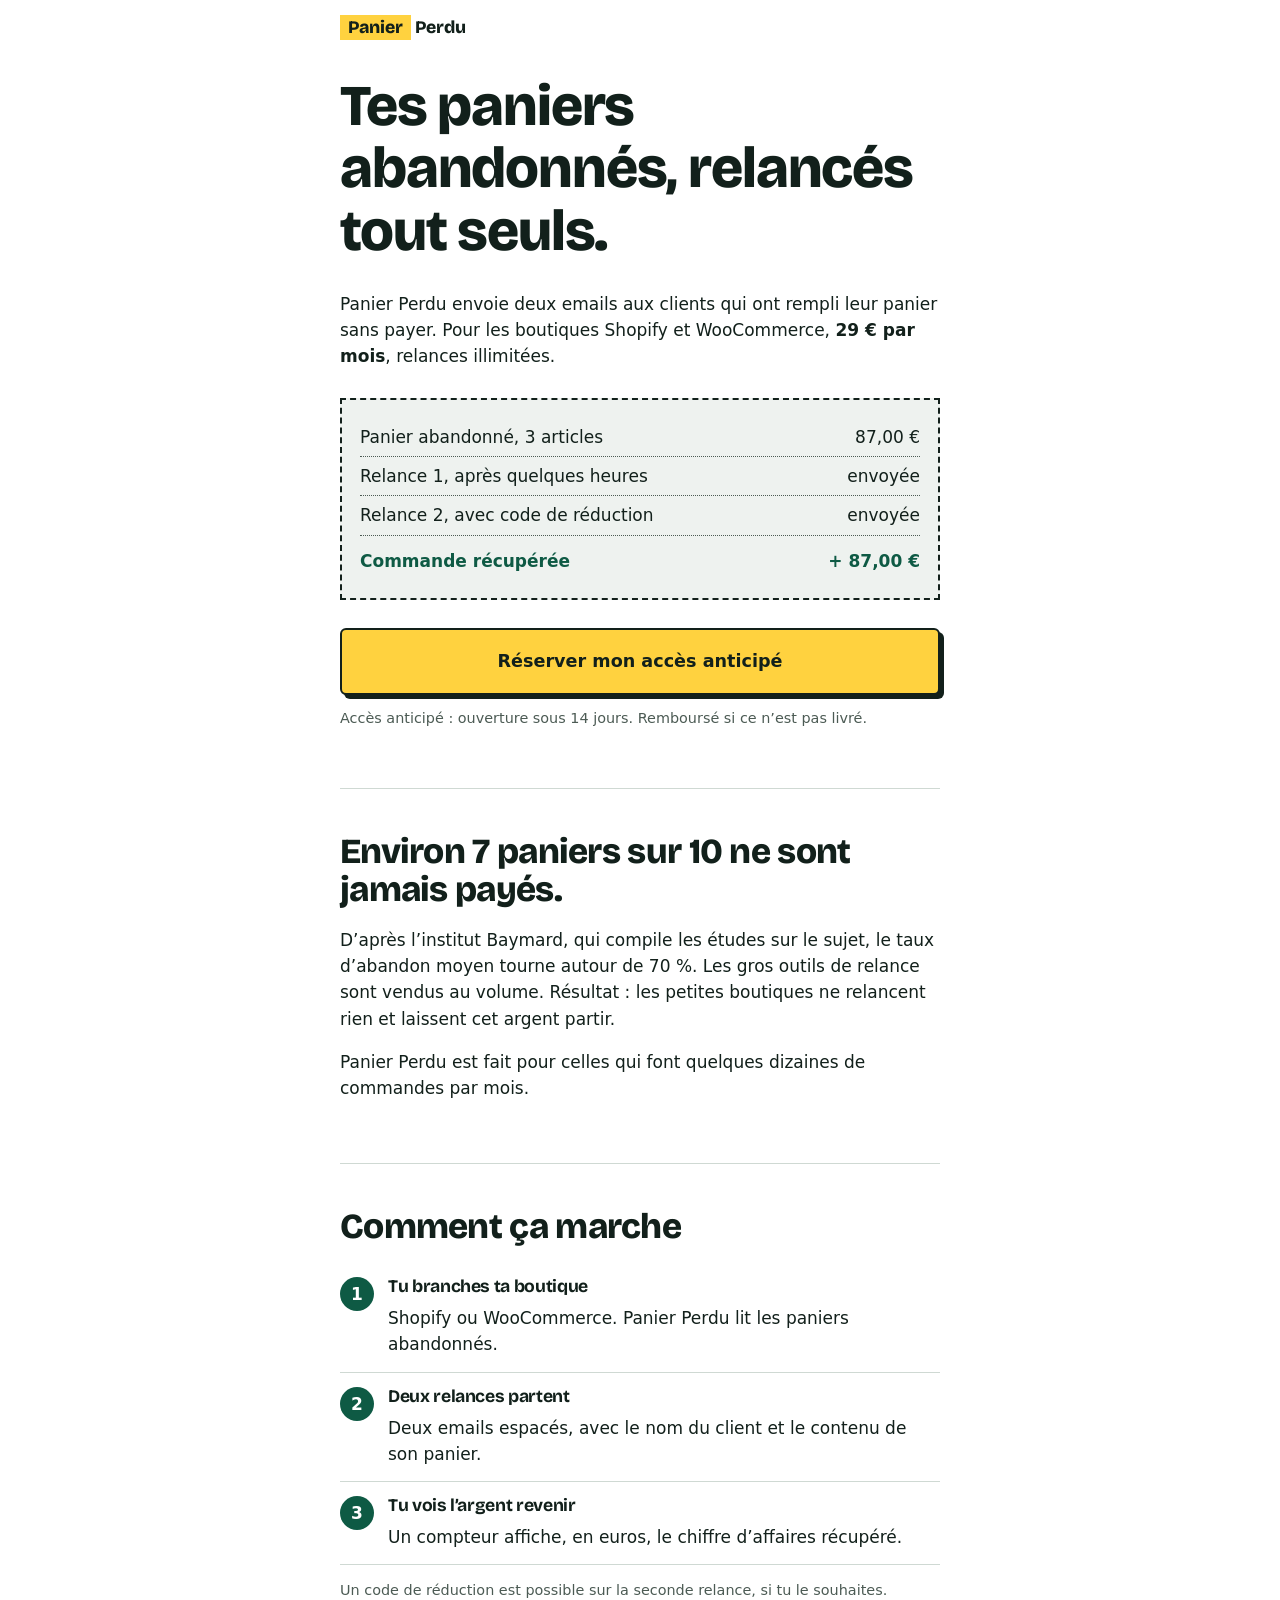
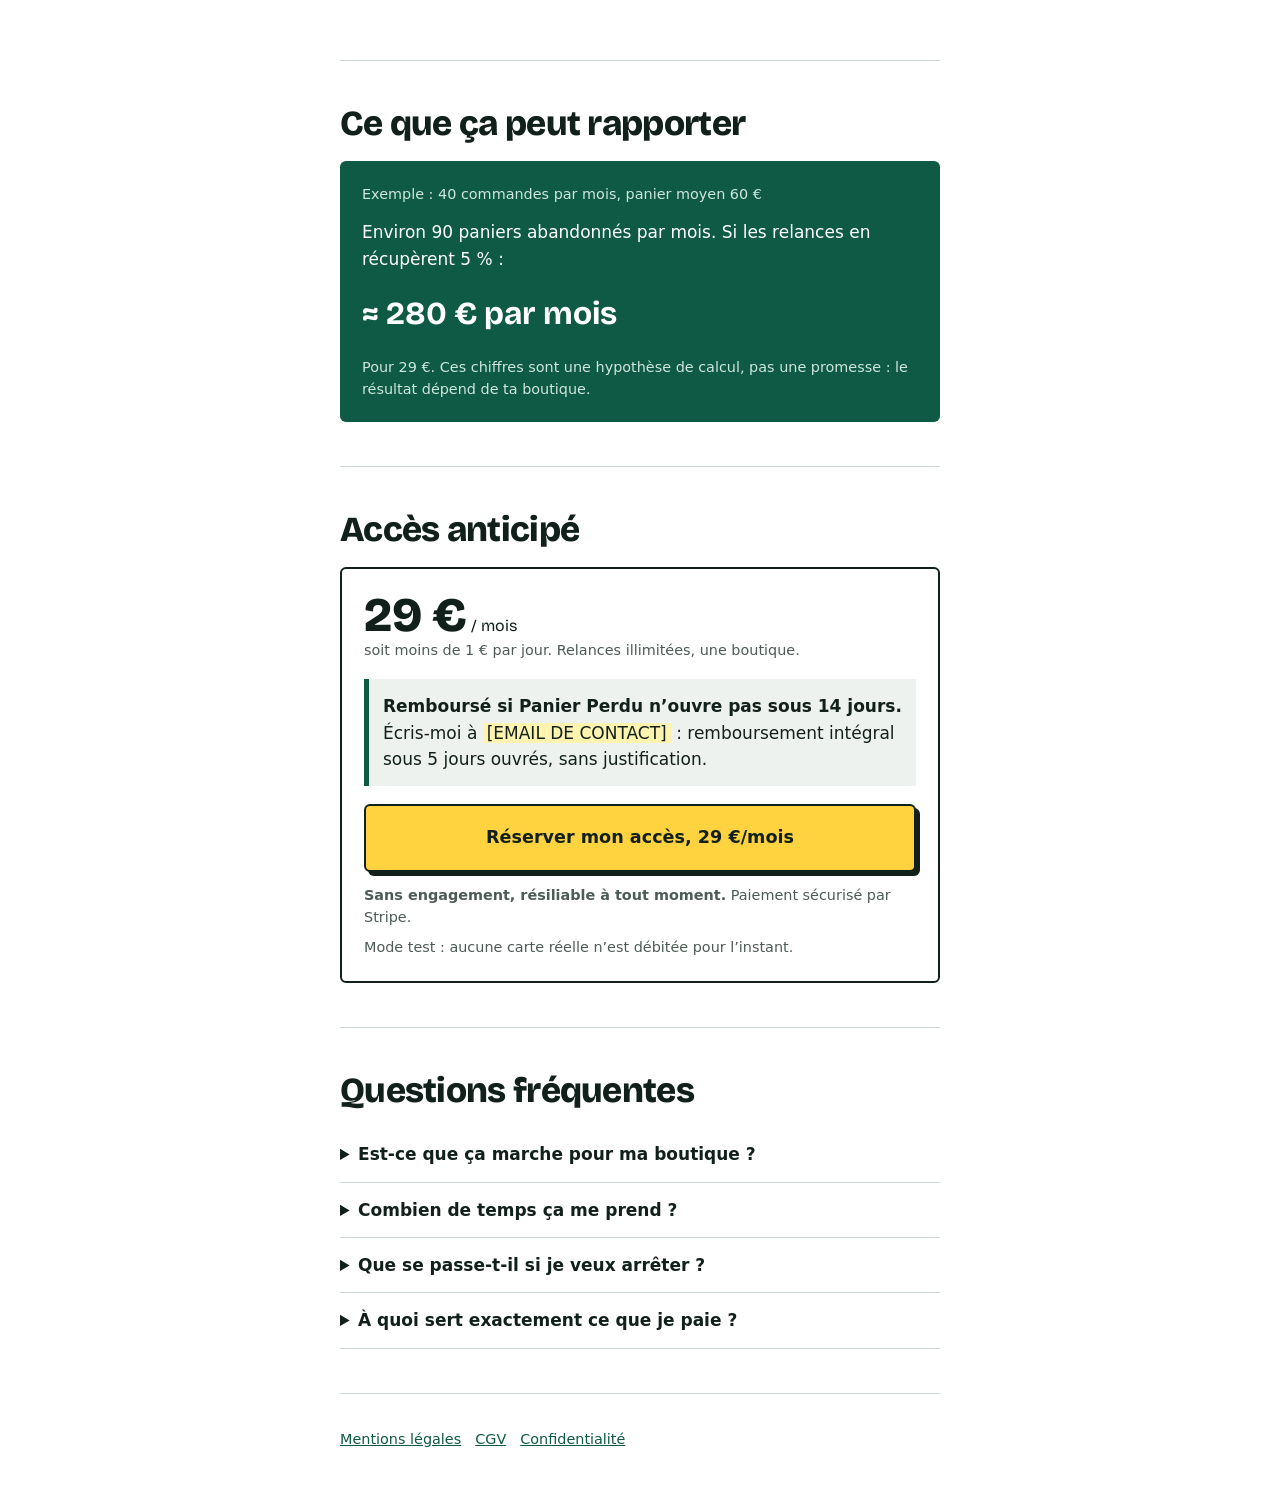
==== index.html @ 54c4f530 "Add files via upload" ====
<!doctype html>
<html lang="fr">
<head>
<meta charset="utf-8">
<meta name="viewport" content="width=device-width,initial-scale=1">
<title>Panier Perdu – Relance tes paniers abandonnés, 29 €/mois</title>
<meta name="description" content="Panier Perdu relance par email les clients qui ont quitté ta boutique Shopify ou WooCommerce sans payer. 29 € par mois, relances illimitées, sans engagement.">
<meta property="og:title" content="Panier Perdu – Tes paniers abandonnés, relancés tout seuls">
<meta property="og:description" content="Deux relances par email, personnalisées, pour 29 €/mois. Accès anticipé, remboursé si non livré.">
<meta property="og:type" content="website">
<meta property="og:locale" content="fr_FR">
<meta name="twitter:card" content="summary">
<link rel="preconnect" href="https://fonts.googleapis.com">
<link rel="preconnect" href="https://fonts.gstatic.com" crossorigin>
<link href="https://fonts.googleapis.com/css2?family=Bricolage+Grotesque:wght@700;800&display=swap" rel="stylesheet">
<link rel="stylesheet" href="style.css">
</head>
<body>
<div class="wrap">
<div class="top"><span>Panier</span> Perdu</div>

<header style="padding:20px 0 44px">
<h1>Tes paniers abandonnés, relancés tout seuls.</h1>
<p>Panier Perdu envoie deux emails aux clients qui ont rempli leur panier sans payer. Pour les boutiques Shopify et WooCommerce, <strong>29 € par mois</strong>, relances illimitées.</p>
<div class="ticket" aria-label="Exemple de panier abandonné">
<p><span>Panier abandonné, 3 articles</span><span>87,00 €</span></p>
<p><span>Relance 1, après quelques heures</span><span>envoyée</span></p>
<p><span>Relance 2, avec code de réduction</span><span>envoyée</span></p>
<p class="ok"><span>Commande récupérée</span><span>+ 87,00 €</span></p>
</div>
<a class="btn" href="#offre">Réserver mon accès anticipé</a>
<p class="small" style="margin-top:12px">Accès anticipé : ouverture sous 14 jours. Remboursé si ce n’est pas livré.</p>
</header>

<section>
<h2>Environ 7 paniers sur 10 ne sont jamais payés.</h2>
<p>D’après l’institut Baymard, qui compile les études sur le sujet, le taux d’abandon moyen tourne autour de 70 %. Les gros outils de relance sont vendus au volume. Résultat : les petites boutiques ne relancent rien et laissent cet argent partir.</p>
<p>Panier Perdu est fait pour celles qui font quelques dizaines de commandes par mois.</p>
</section>

<section>
<h2>Comment ça marche</h2>
<ol class="steps">
<li><h3>Tu branches ta boutique</h3>Shopify ou WooCommerce. Panier Perdu lit les paniers abandonnés.</li>
<li><h3>Deux relances partent</h3>Deux emails espacés, avec le nom du client et le contenu de son panier.</li>
<li><h3>Tu vois l’argent revenir</h3>Un compteur affiche, en euros, le chiffre d’affaires récupéré.</li>
</ol>
<p class="small" style="margin-top:14px">Un code de réduction est possible sur la seconde relance, si tu le souhaites.</p>
</section>

<section>
<h2>Ce que ça peut rapporter</h2>
<div class="calc">
<p class="small">Exemple : 40 commandes par mois, panier moyen 60 €</p>
<p>Environ 90 paniers abandonnés par mois. Si les relances en récupèrent 5 %&nbsp;:</p>
<p><strong>≈ 280 € par mois</strong></p>
<p class="small" style="margin:0">Pour 29 €. Ces chiffres sont une hypothèse de calcul, pas une promesse : le résultat dépend de ta boutique.</p>
</div>
</section>

<section id="offre">
<h2>Accès anticipé</h2>
<div class="offer">
<div class="price">29 €<span style="font-size:1rem;font-weight:400"> / mois</span></div>
<p class="small">soit moins de 1 € par jour. Relances illimitées, une boutique.</p>
<div class="guar"><strong>Remboursé si Panier Perdu n’ouvre pas sous 14 jours.</strong> Écris-moi à <span class="todo">[EMAIL DE CONTACT]</span> : remboursement intégral sous 5 jours ouvrés, sans justification.</div>
<a class="btn" href="https://buy.stripe.com/test_14AbJ3eBs86c1nW4rX9oc00">Réserver mon accès, 29 €/mois</a>
<p class="small" style="margin:12px 0 0"><strong>Sans engagement, résiliable à tout moment.</strong> Paiement sécurisé par Stripe.</p>
<p class="small" style="margin:8px 0 0">Mode test : aucune carte réelle n’est débitée pour l’instant.</p>
</div>
</section>

<section>
<h2>Questions fréquentes</h2>
<details><summary>Est-ce que ça marche pour ma boutique ?</summary><p>Panier Perdu est prévu pour les boutiques Shopify et WooCommerce qui font quelques dizaines de commandes par mois. Si ta boutique est sur une autre plateforme, écris-moi avant de réserver.</p></details>
<details><summary>Combien de temps ça me prend ?</summary><p>Le branchement de ta boutique prend quelques minutes. Ensuite, les relances partent seules.</p></details>
<details><summary>Que se passe-t-il si je veux arrêter ?</summary><p>Tu résilies quand tu veux, sans engagement. L’abonnement s’arrête à la fin de la période déjà payée.</p></details>
<details><summary>À quoi sert exactement ce que je paie ?</summary><p>Tu réserves ton accès à Panier Perdu pendant son lancement : lecture des paniers abandonnés, deux relances par email, code de réduction facultatif et compteur de chiffre d’affaires récupéré. Si l’ouverture n’a pas lieu sous 14 jours, tu es remboursé.</p></details>
</section>

<footer>
<a href="mentions-legales.html">Mentions légales</a><a href="cgv.html">CGV</a><a href="confidentialite.html">Confidentialité</a>
</footer>
</div>
</body>
</html>
---- style.css ----
:root{--ink:#12201B;--green:#0E5A44;--sun:#FFD23F;--mist:#EEF2EF;--line:#CFD9D3;--muted:#4C5B54}
*{box-sizing:border-box}html{-webkit-text-size-adjust:100%}
body{margin:0;font:17px/1.55 system-ui,-apple-system,"Segoe UI",Roboto,sans-serif;color:var(--ink);background:#fff}
h1,h2,h3{font-family:"Bricolage Grotesque",system-ui,sans-serif;line-height:1.08;margin:0 0 .5em;letter-spacing:-.02em}
h1{font-size:clamp(2.2rem,9vw,3.6rem);font-weight:800}
h2{font-size:clamp(1.6rem,6vw,2.2rem);font-weight:800}
h3{font-size:1.1rem;font-weight:700}
p{margin:0 0 1em}a{color:var(--green)}
.wrap{max-width:640px;margin:0 auto;padding:0 20px}
section{padding:44px 0;border-top:1px solid var(--line)}
.top{padding:14px 0;font-weight:800;font-family:"Bricolage Grotesque",system-ui,sans-serif;font-size:1.1rem}
.top span{background:var(--sun);padding:2px 8px}
.btn{display:block;width:100%;text-align:center;background:var(--sun);color:var(--ink);font-weight:800;font-size:1.1rem;text-decoration:none;padding:18px 20px;border:2px solid var(--ink);border-radius:6px;box-shadow:4px 4px 0 var(--ink)}
.btn:active{transform:translate(3px,3px);box-shadow:1px 1px 0 var(--ink)}
.btn:focus-visible,summary:focus-visible,a:focus-visible{outline:3px solid var(--green);outline-offset:3px}
.small{font-size:.9rem;color:var(--muted)}
.ticket{border:2px dashed var(--ink);padding:18px;background:var(--mist);margin:28px 0}
.ticket p{margin:0;display:flex;justify-content:space-between;gap:12px;border-bottom:1px dotted var(--muted);padding:6px 0}
.ticket .ok{color:var(--green);font-weight:800;border:0;padding-top:12px}
.steps{list-style:none;padding:0;margin:0}
.steps li{padding:14px 0 14px 48px;position:relative;border-bottom:1px solid var(--line)}
.steps li::before{content:counter(s);counter-increment:s;position:absolute;left:0;top:14px;width:34px;height:34px;border-radius:50%;background:var(--green);color:#fff;font-weight:800;text-align:center;line-height:34px}
.steps{counter-reset:s}
.calc{background:var(--green);color:#fff;padding:22px;border-radius:6px}
.calc strong{font-size:2rem;font-family:"Bricolage Grotesque",system-ui,sans-serif}
.calc .small{color:#CFE6DC}
.offer{border:2px solid var(--ink);padding:22px;border-radius:6px}
.price{font-family:"Bricolage Grotesque",system-ui,sans-serif;font-size:3rem;font-weight:800;line-height:1}
.guar{background:var(--mist);padding:14px;border-left:5px solid var(--green);margin:18px 0}
details{border-bottom:1px solid var(--line);padding:14px 0}
summary{font-weight:700;cursor:pointer}
details p{margin:10px 0 0}
footer{padding:28px 0 40px;border-top:1px solid var(--line);font-size:.9rem}
footer a{margin-right:14px;display:inline-block;padding:6px 0}
.todo{background:#FFF3B0;padding:0 4px}
.legal h1{font-size:2rem}.legal h2{font-size:1.3rem;margin-top:1.6em}
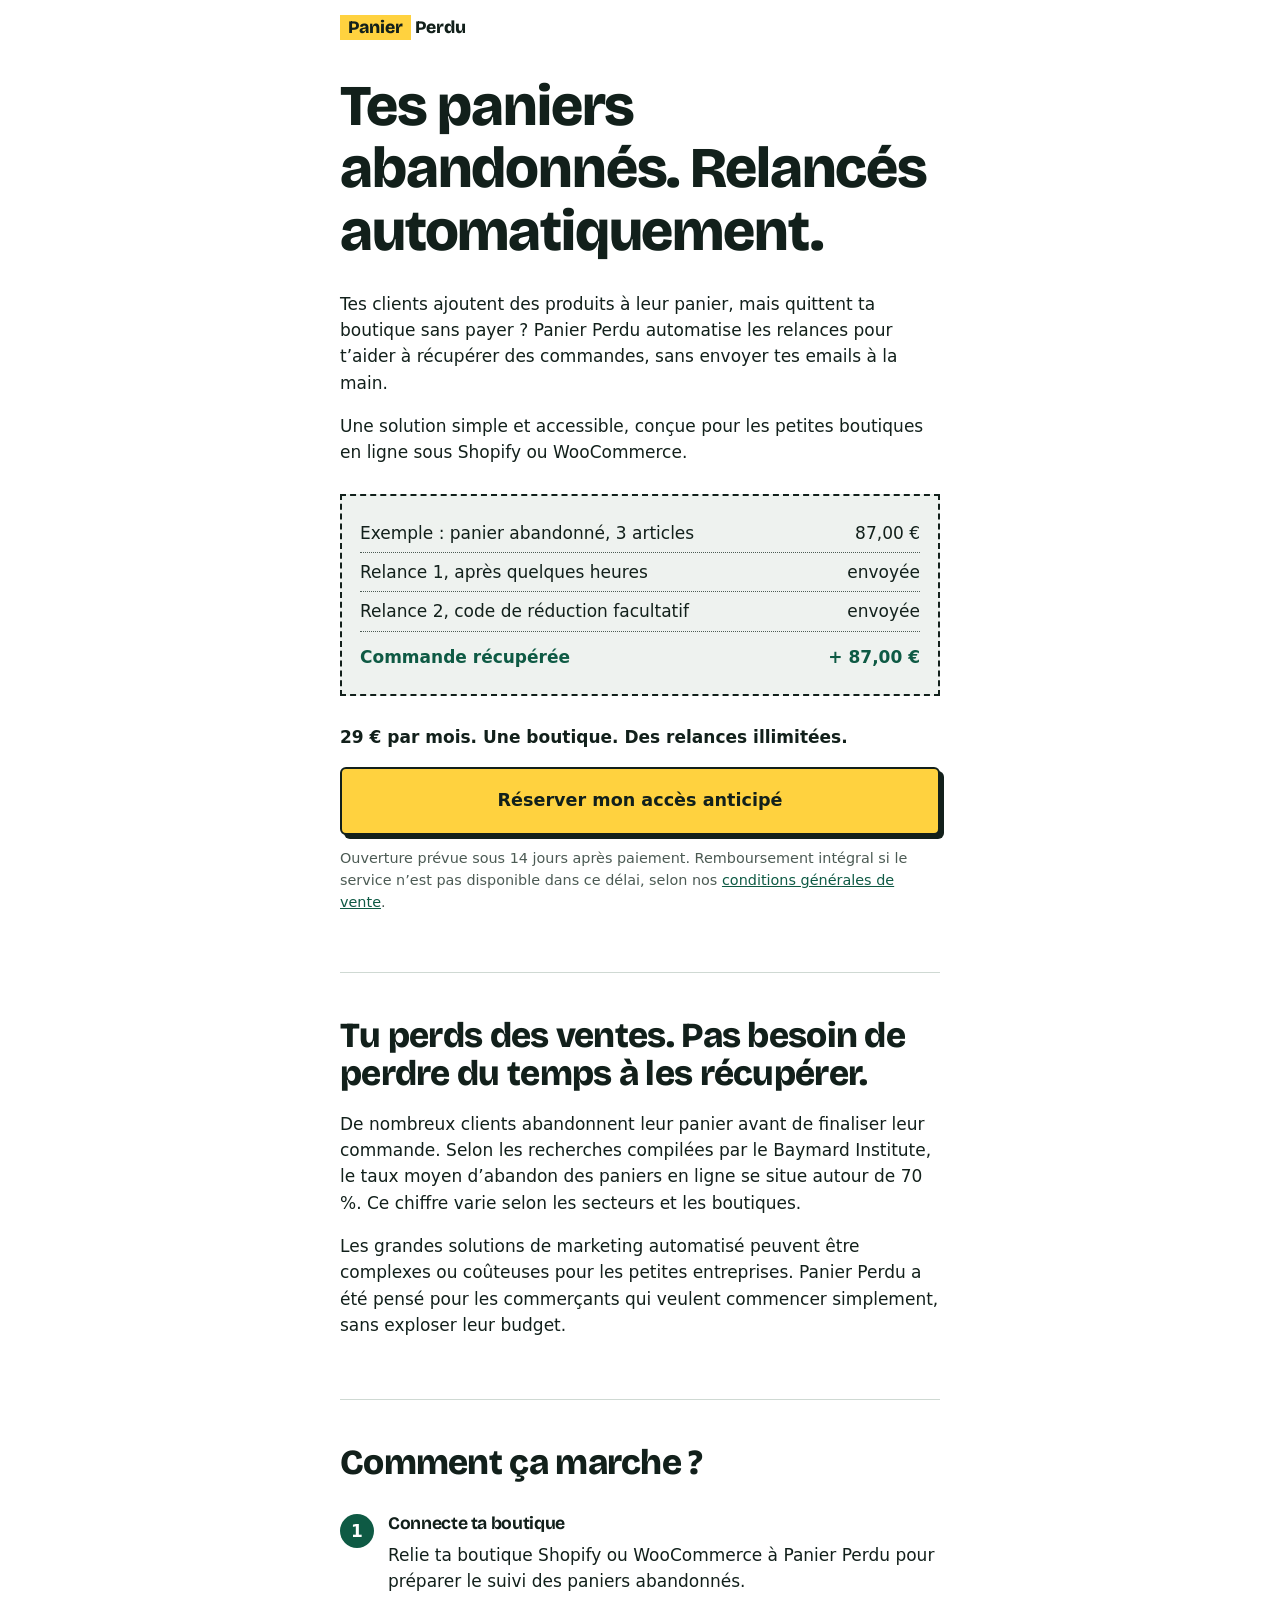
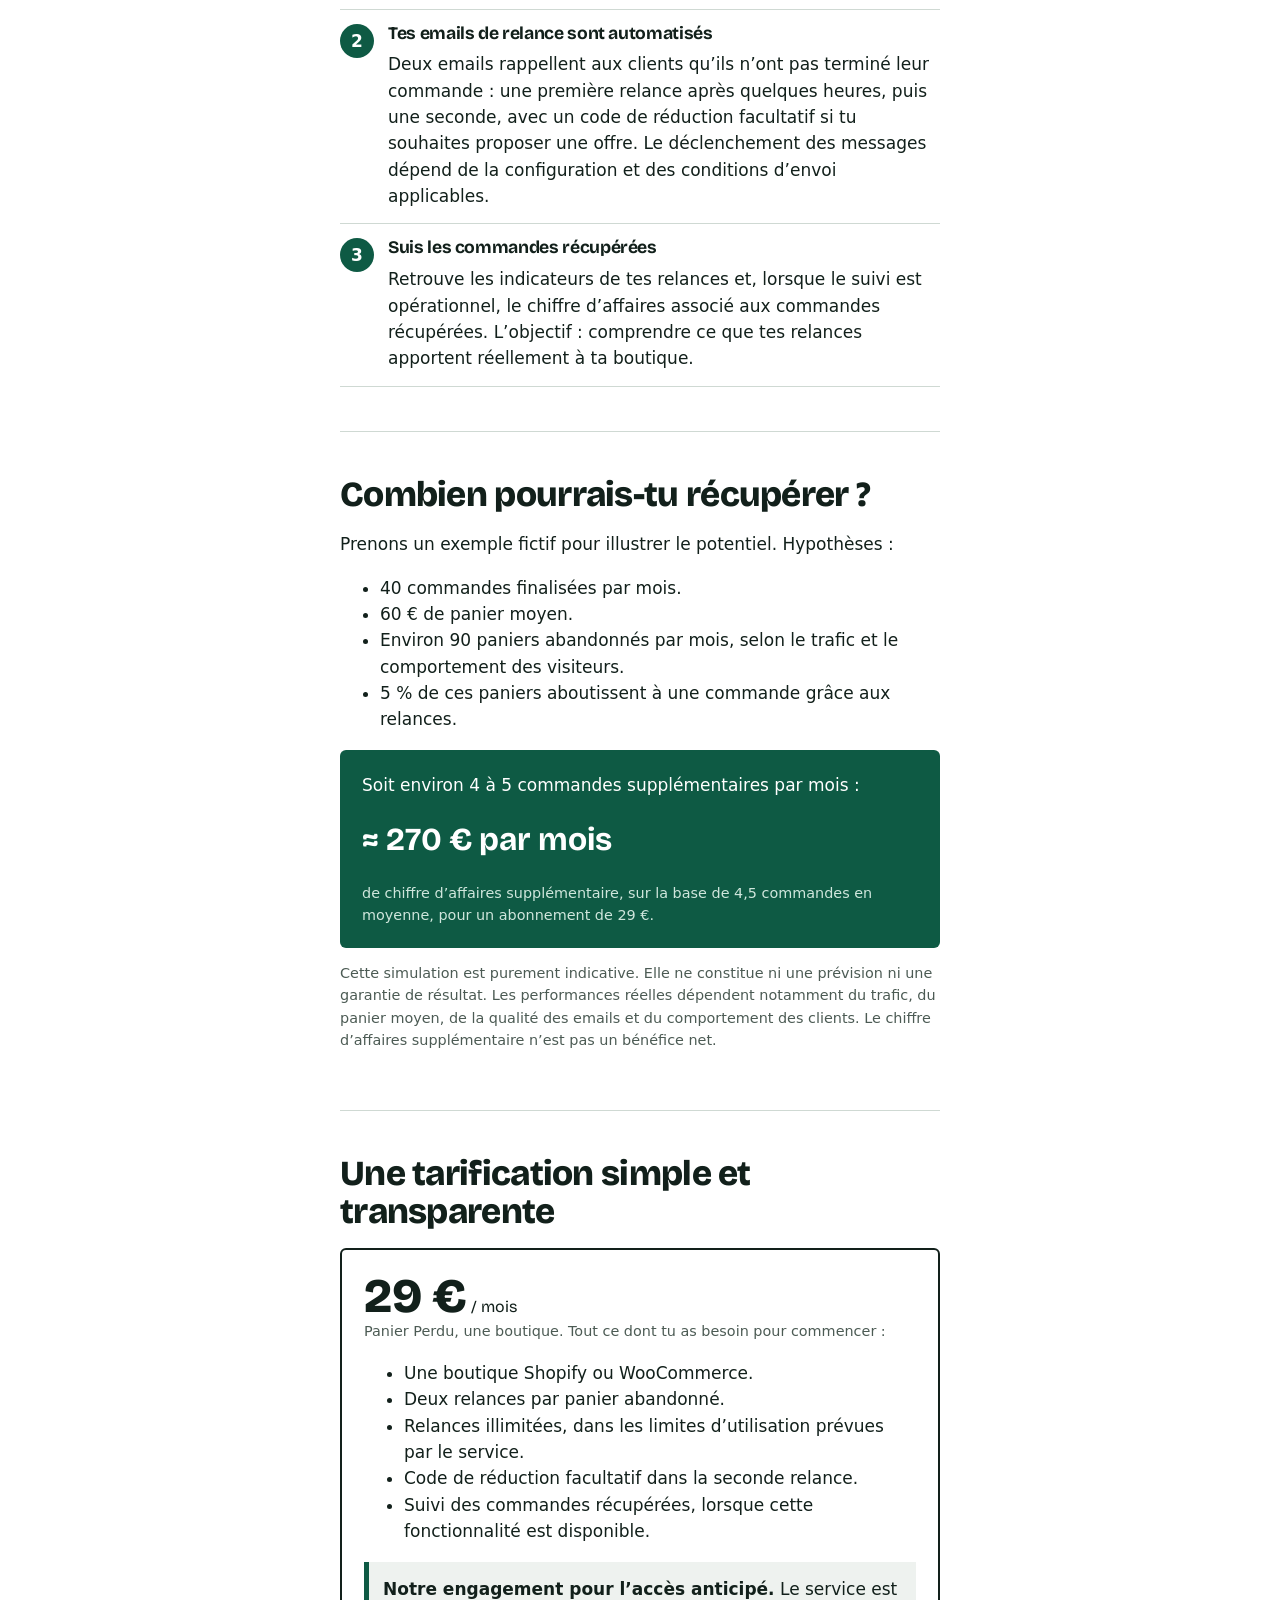
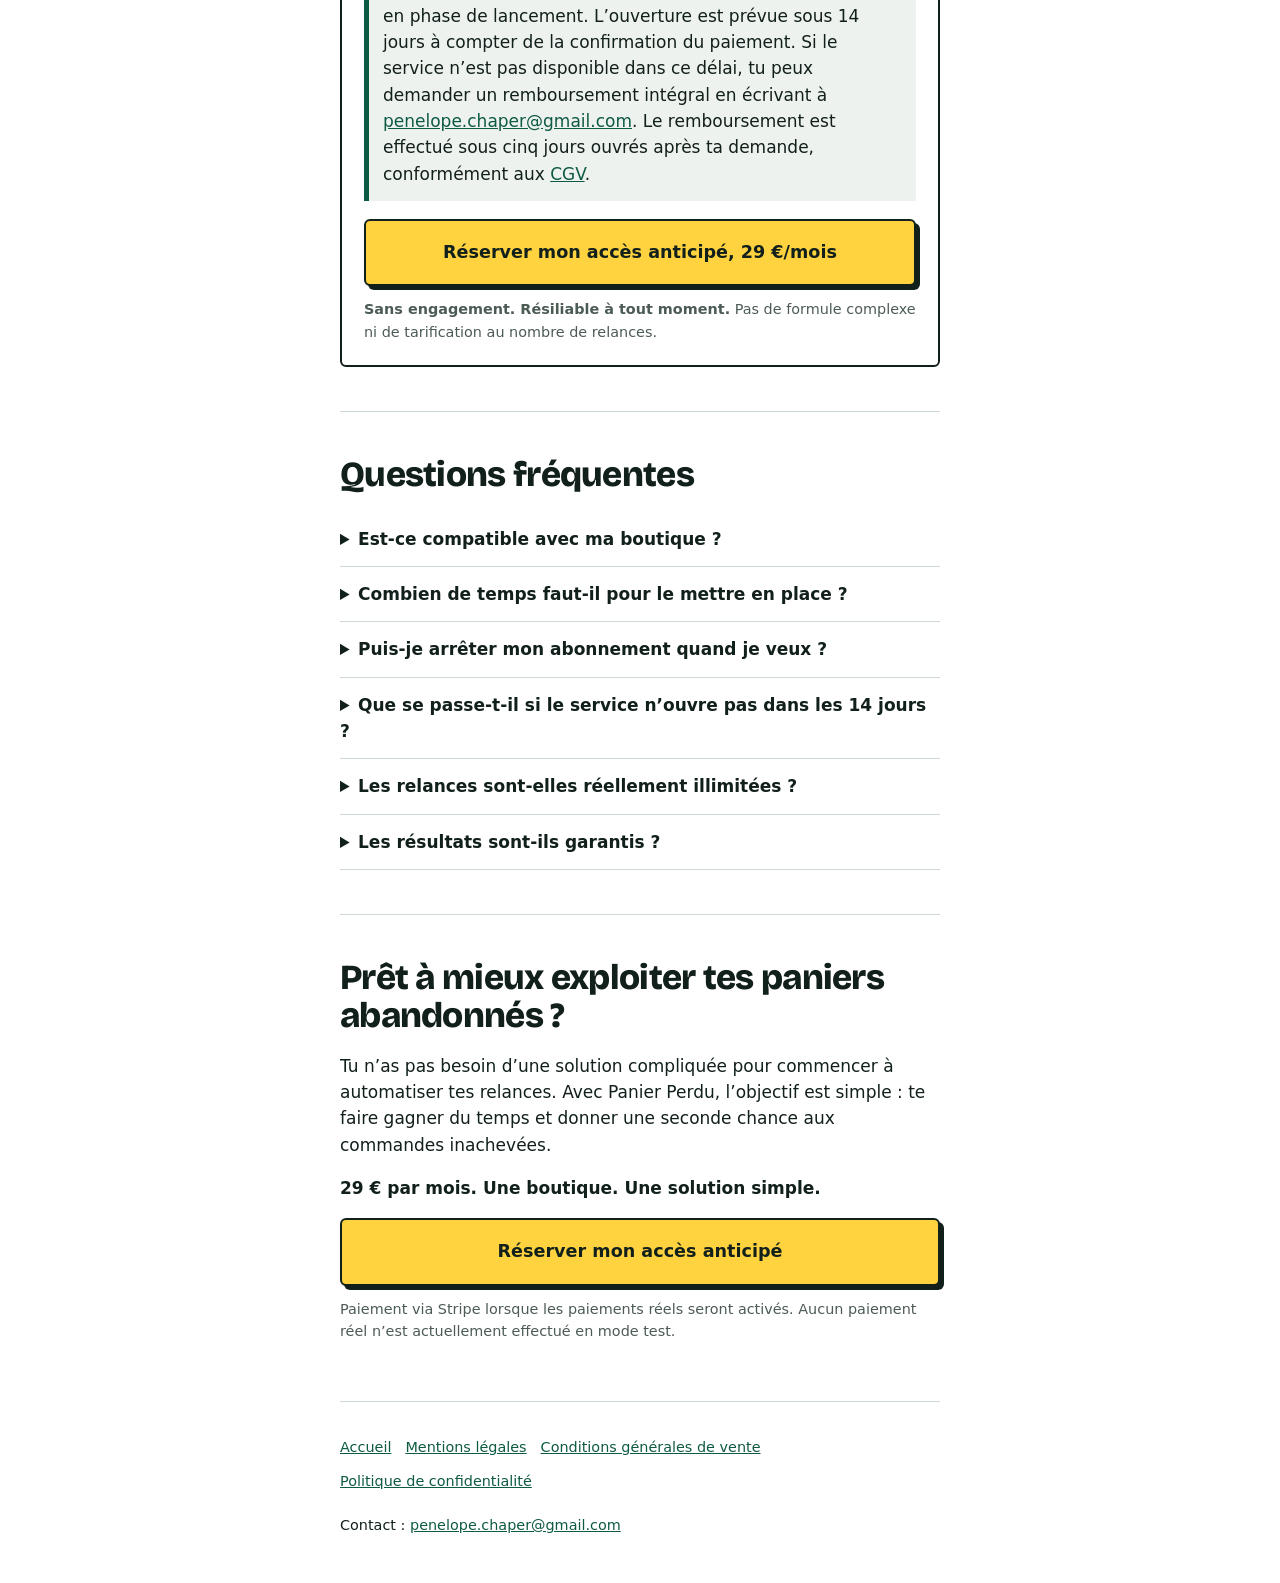
==== commit 3ba31316: "Rename index.html. to index.html" ====
--- a/index.html
+++ b/index.html
@@ -3,10 +3,10 @@
 <head>
 <meta charset="utf-8">
 <meta name="viewport" content="width=device-width,initial-scale=1">
-<title>Panier Perdu – Relance tes paniers abandonnés, 29 €/mois</title>
-<meta name="description" content="Panier Perdu relance par email les clients qui ont quitté ta boutique Shopify ou WooCommerce sans payer. 29 € par mois, relances illimitées, sans engagement.">
-<meta property="og:title" content="Panier Perdu – Tes paniers abandonnés, relancés tout seuls">
-<meta property="og:description" content="Deux relances par email, personnalisées, pour 29 €/mois. Accès anticipé, remboursé si non livré.">
+<title>Panier Perdu – Tes paniers abandonnés, relancés automatiquement</title>
+<meta name="description" content="Panier Perdu relance par email les clients qui ont quitté ta boutique Shopify ou WooCommerce sans payer. 29 € par mois, une boutique, relances illimitées.">
+<meta property="og:title" content="Panier Perdu – Tes paniers abandonnés, relancés automatiquement">
+<meta property="og:description" content="Deux relances par email pour 29 €/mois. Accès anticipé, remboursement intégral si le service n’ouvre pas sous 14 jours.">
 <meta property="og:type" content="website">
 <meta property="og:locale" content="fr_FR">
 <meta name="twitter:card" content="summary">
@@ -20,66 +20,91 @@
 <div class="top"><span>Panier</span> Perdu</div>
 
 <header style="padding:20px 0 44px">
-<h1>Tes paniers abandonnés, relancés tout seuls.</h1>
-<p>Panier Perdu envoie deux emails aux clients qui ont rempli leur panier sans payer. Pour les boutiques Shopify et WooCommerce, <strong>29 € par mois</strong>, relances illimitées.</p>
-<div class="ticket" aria-label="Exemple de panier abandonné">
-<p><span>Panier abandonné, 3 articles</span><span>87,00 €</span></p>
+<h1>Tes paniers abandonnés. Relancés automatiquement.</h1>
+<p>Tes clients ajoutent des produits à leur panier, mais quittent ta boutique sans payer ? Panier Perdu automatise les relances pour t’aider à récupérer des commandes, sans envoyer tes emails à la main.</p>
+<p>Une solution simple et accessible, conçue pour les petites boutiques en ligne sous Shopify ou WooCommerce.</p>
+<div class="ticket" aria-label="Exemple illustratif">
+<p><span>Exemple : panier abandonné, 3 articles</span><span>87,00 €</span></p>
 <p><span>Relance 1, après quelques heures</span><span>envoyée</span></p>
-<p><span>Relance 2, avec code de réduction</span><span>envoyée</span></p>
+<p><span>Relance 2, code de réduction facultatif</span><span>envoyée</span></p>
 <p class="ok"><span>Commande récupérée</span><span>+ 87,00 €</span></p>
 </div>
+<p><strong>29 € par mois. Une boutique. Des relances illimitées.</strong></p>
 <a class="btn" href="#offre">Réserver mon accès anticipé</a>
-<p class="small" style="margin-top:12px">Accès anticipé : ouverture sous 14 jours. Remboursé si ce n’est pas livré.</p>
+<p class="small" style="margin-top:12px">Ouverture prévue sous 14 jours après paiement. Remboursement intégral si le service n’est pas disponible dans ce délai, selon nos <a href="cgv.html">conditions générales de vente</a>.</p>
 </header>
 
 <section>
-<h2>Environ 7 paniers sur 10 ne sont jamais payés.</h2>
-<p>D’après l’institut Baymard, qui compile les études sur le sujet, le taux d’abandon moyen tourne autour de 70 %. Les gros outils de relance sont vendus au volume. Résultat : les petites boutiques ne relancent rien et laissent cet argent partir.</p>
-<p>Panier Perdu est fait pour celles qui font quelques dizaines de commandes par mois.</p>
+<h2>Tu perds des ventes. Pas besoin de perdre du temps à les récupérer.</h2>
+<p>De nombreux clients abandonnent leur panier avant de finaliser leur commande. Selon les recherches compilées par le Baymard Institute, le taux moyen d’abandon des paniers en ligne se situe autour de 70 %. Ce chiffre varie selon les secteurs et les boutiques.</p>
+<p>Les grandes solutions de marketing automatisé peuvent être complexes ou coûteuses pour les petites entreprises. Panier Perdu a été pensé pour les commerçants qui veulent commencer simplement, sans exploser leur budget.</p>
 </section>
 
 <section>
-<h2>Comment ça marche</h2>
+<h2>Comment ça marche ?</h2>
 <ol class="steps">
-<li><h3>Tu branches ta boutique</h3>Shopify ou WooCommerce. Panier Perdu lit les paniers abandonnés.</li>
-<li><h3>Deux relances partent</h3>Deux emails espacés, avec le nom du client et le contenu de son panier.</li>
-<li><h3>Tu vois l’argent revenir</h3>Un compteur affiche, en euros, le chiffre d’affaires récupéré.</li>
+<li><h3>Connecte ta boutique</h3>Relie ta boutique Shopify ou WooCommerce à Panier Perdu pour préparer le suivi des paniers abandonnés.</li>
+<li><h3>Tes emails de relance sont automatisés</h3>Deux emails rappellent aux clients qu’ils n’ont pas terminé leur commande : une première relance après quelques heures, puis une seconde, avec un code de réduction facultatif si tu souhaites proposer une offre. Le déclenchement des messages dépend de la configuration et des conditions d’envoi applicables.</li>
+<li><h3>Suis les commandes récupérées</h3>Retrouve les indicateurs de tes relances et, lorsque le suivi est opérationnel, le chiffre d’affaires associé aux commandes récupérées. L’objectif : comprendre ce que tes relances apportent réellement à ta boutique.</li>
 </ol>
-<p class="small" style="margin-top:14px">Un code de réduction est possible sur la seconde relance, si tu le souhaites.</p>
 </section>
 
 <section>
-<h2>Ce que ça peut rapporter</h2>
+<h2>Combien pourrais-tu récupérer ?</h2>
+<p>Prenons un exemple fictif pour illustrer le potentiel. Hypothèses :</p>
+<ul>
+<li>40 commandes finalisées par mois.</li>
+<li>60 € de panier moyen.</li>
+<li>Environ 90 paniers abandonnés par mois, selon le trafic et le comportement des visiteurs.</li>
+<li>5 % de ces paniers aboutissent à une commande grâce aux relances.</li>
+</ul>
 <div class="calc">
-<p class="small">Exemple : 40 commandes par mois, panier moyen 60 €</p>
-<p>Environ 90 paniers abandonnés par mois. Si les relances en récupèrent 5 %&nbsp;:</p>
-<p><strong>≈ 280 € par mois</strong></p>
-<p class="small" style="margin:0">Pour 29 €. Ces chiffres sont une hypothèse de calcul, pas une promesse : le résultat dépend de ta boutique.</p>
+<p>Soit environ 4 à 5 commandes supplémentaires par mois :</p>
+<p><strong>≈ 270 € par mois</strong></p>
+<p class="small" style="margin:0">de chiffre d’affaires supplémentaire, sur la base de 4,5 commandes en moyenne, pour un abonnement de 29 €.</p>
 </div>
+<p class="small" style="margin-top:14px">Cette simulation est purement indicative. Elle ne constitue ni une prévision ni une garantie de résultat. Les performances réelles dépendent notamment du trafic, du panier moyen, de la qualité des emails et du comportement des clients. Le chiffre d’affaires supplémentaire n’est pas un bénéfice net.</p>
 </section>
 
 <section id="offre">
-<h2>Accès anticipé</h2>
+<h2>Une tarification simple et transparente</h2>
 <div class="offer">
 <div class="price">29 €<span style="font-size:1rem;font-weight:400"> / mois</span></div>
-<p class="small">soit moins de 1 € par jour. Relances illimitées, une boutique.</p>
-<div class="guar"><strong>Remboursé si Panier Perdu n’ouvre pas sous 14 jours.</strong> Écris-moi à <span class="todo">[EMAIL DE CONTACT]</span> : remboursement intégral sous 5 jours ouvrés, sans justification.</div>
-<a class="btn" href="https://buy.stripe.com/test_14AbJ3eBs86c1nW4rX9oc00">Réserver mon accès, 29 €/mois</a>
-<p class="small" style="margin:12px 0 0"><strong>Sans engagement, résiliable à tout moment.</strong> Paiement sécurisé par Stripe.</p>
-<p class="small" style="margin:8px 0 0">Mode test : aucune carte réelle n’est débitée pour l’instant.</p>
+<p class="small">Panier Perdu, une boutique. Tout ce dont tu as besoin pour commencer :</p>
+<ul>
+<li>Une boutique Shopify ou WooCommerce.</li>
+<li>Deux relances par panier abandonné.</li>
+<li>Relances illimitées, dans les limites d’utilisation prévues par le service.</li>
+<li>Code de réduction facultatif dans la seconde relance.</li>
+<li>Suivi des commandes récupérées, lorsque cette fonctionnalité est disponible.</li>
+</ul>
+<div class="guar"><strong>Notre engagement pour l’accès anticipé.</strong> Le service est en phase de lancement. L’ouverture est prévue sous 14 jours à compter de la confirmation du paiement. Si le service n’est pas disponible dans ce délai, tu peux demander un remboursement intégral en écrivant à <a href="mailto:penelope.chaper@gmail.com">penelope.chaper@gmail.com</a>. Le remboursement est effectué sous cinq jours ouvrés après ta demande, conformément aux <a href="cgv.html">CGV</a>.</div>
+<a class="btn" href="https://buy.stripe.com/test_14AbJ3eBs86c1nW4rX9oc00">Réserver mon accès anticipé, 29 €/mois</a>
+<p class="small" style="margin:12px 0 0"><strong>Sans engagement. Résiliable à tout moment.</strong> Pas de formule complexe ni de tarification au nombre de relances.</p>
 </div>
 </section>
 
 <section>
 <h2>Questions fréquentes</h2>
-<details><summary>Est-ce que ça marche pour ma boutique ?</summary><p>Panier Perdu est prévu pour les boutiques Shopify et WooCommerce qui font quelques dizaines de commandes par mois. Si ta boutique est sur une autre plateforme, écris-moi avant de réserver.</p></details>
-<details><summary>Combien de temps ça me prend ?</summary><p>Le branchement de ta boutique prend quelques minutes. Ensuite, les relances partent seules.</p></details>
-<details><summary>Que se passe-t-il si je veux arrêter ?</summary><p>Tu résilies quand tu veux, sans engagement. L’abonnement s’arrête à la fin de la période déjà payée.</p></details>
-<details><summary>À quoi sert exactement ce que je paie ?</summary><p>Tu réserves ton accès à Panier Perdu pendant son lancement : lecture des paniers abandonnés, deux relances par email, code de réduction facultatif et compteur de chiffre d’affaires récupéré. Si l’ouverture n’a pas lieu sous 14 jours, tu es remboursé.</p></details>
+<details><summary>Est-ce compatible avec ma boutique ?</summary><p>Panier Perdu est conçu pour les boutiques Shopify et WooCommerce. La compatibilité effective dépend de la version de ta boutique, de sa configuration et des intégrations disponibles au lancement.</p></details>
+<details><summary>Combien de temps faut-il pour le mettre en place ?</summary><p>L’objectif est de rendre la configuration aussi simple que possible. Le temps nécessaire dépend notamment de la connexion de ta boutique et des réglages de tes emails.</p></details>
+<details><summary>Puis-je arrêter mon abonnement quand je veux ?</summary><p>Oui. L’abonnement est sans engagement et peut être résilié à tout moment par email à <a href="mailto:penelope.chaper@gmail.com">penelope.chaper@gmail.com</a>. La résiliation prend effet à la fin de la période mensuelle déjà payée, selon les CGV.</p></details>
+<details><summary>Que se passe-t-il si le service n’ouvre pas dans les 14 jours ?</summary><p>Tu peux demander le remboursement intégral du paiement anticipé. Le remboursement est effectué sous cinq jours ouvrés après ta demande.</p></details>
+<details><summary>Les relances sont-elles réellement illimitées ?</summary><p>Le forfait prévoit des relances illimitées pour une boutique, dans les limites techniques du service et sous réserve du respect des règles applicables aux communications électroniques.</p></details>
+<details><summary>Les résultats sont-ils garantis ?</summary><p>Non. Panier Perdu vise à aider les commerçants à récupérer des commandes, mais aucun nombre de ventes ni montant de chiffre d’affaires n’est garanti.</p></details>
+</section>
+
+<section>
+<h2>Prêt à mieux exploiter tes paniers abandonnés ?</h2>
+<p>Tu n’as pas besoin d’une solution compliquée pour commencer à automatiser tes relances. Avec Panier Perdu, l’objectif est simple : te faire gagner du temps et donner une seconde chance aux commandes inachevées.</p>
+<p><strong>29 € par mois. Une boutique. Une solution simple.</strong></p>
+<a class="btn" href="https://buy.stripe.com/test_14AbJ3eBs86c1nW4rX9oc00">Réserver mon accès anticipé</a>
+<p class="small" style="margin-top:12px">Paiement via Stripe lorsque les paiements réels seront activés. Aucun paiement réel n’est actuellement effectué en mode test.</p>
 </section>
 
 <footer>
-<a href="mentions-legales.html">Mentions légales</a><a href="cgv.html">CGV</a><a href="confidentialite.html">Confidentialité</a>
+<a href="/">Accueil</a><a href="mentions-legales.html">Mentions légales</a><a href="cgv.html">Conditions générales de vente</a><a href="confidentialite.html">Politique de confidentialité</a>
+<p style="margin:10px 0 0">Contact : <a href="mailto:penelope.chaper@gmail.com">penelope.chaper@gmail.com</a></p>
 </footer>
 </div>
 </body>
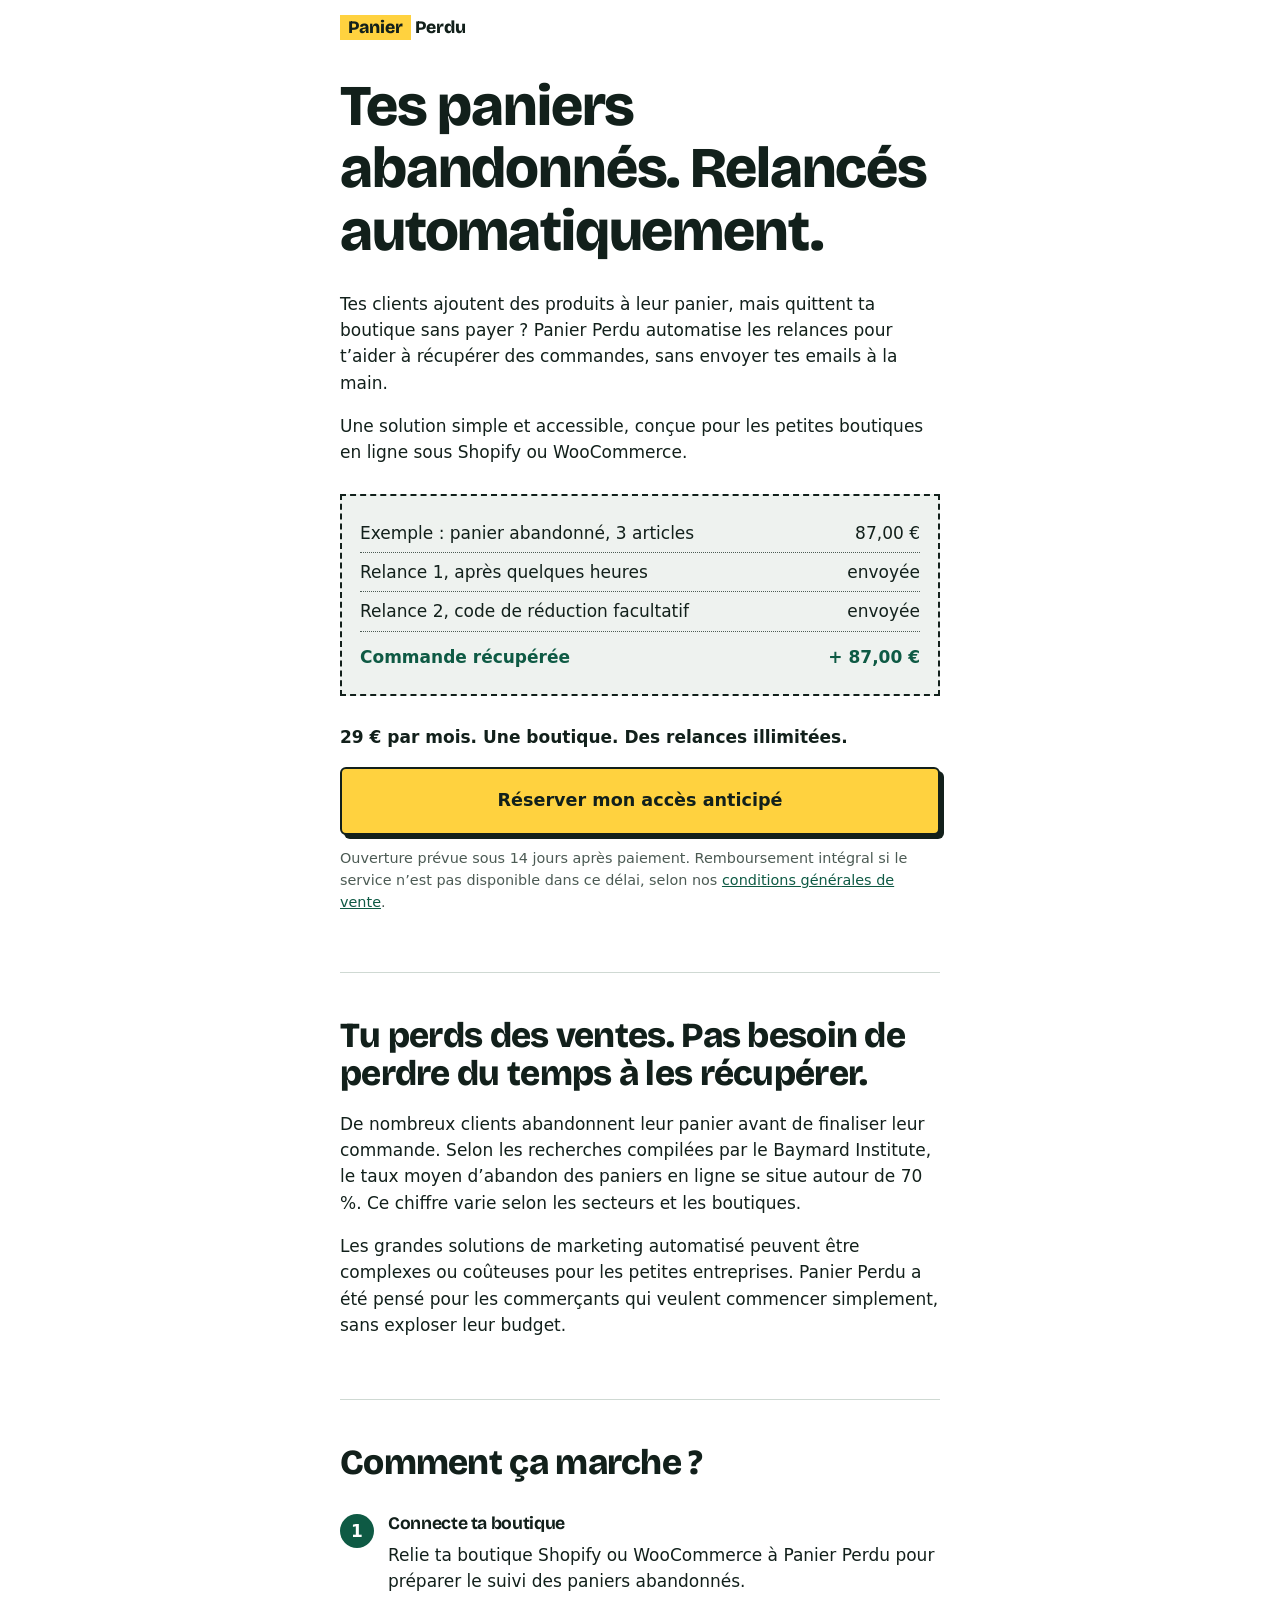
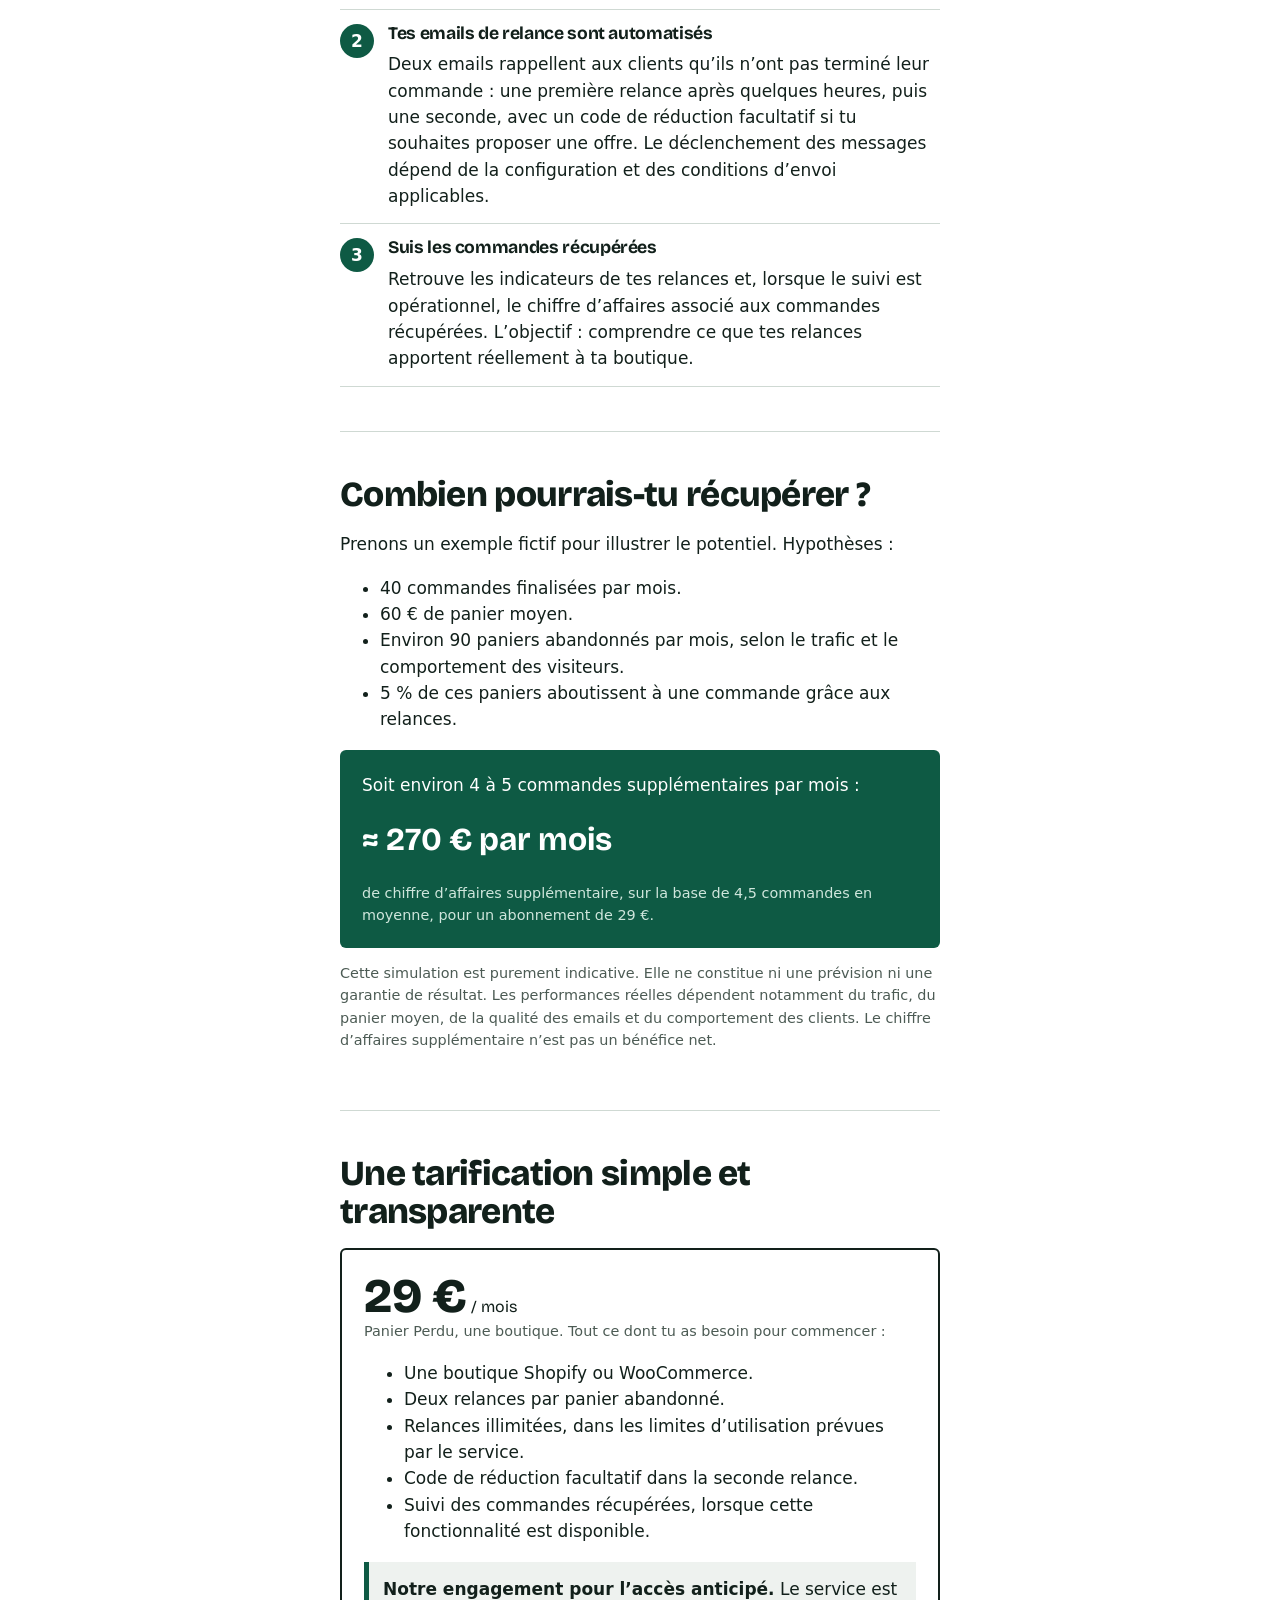
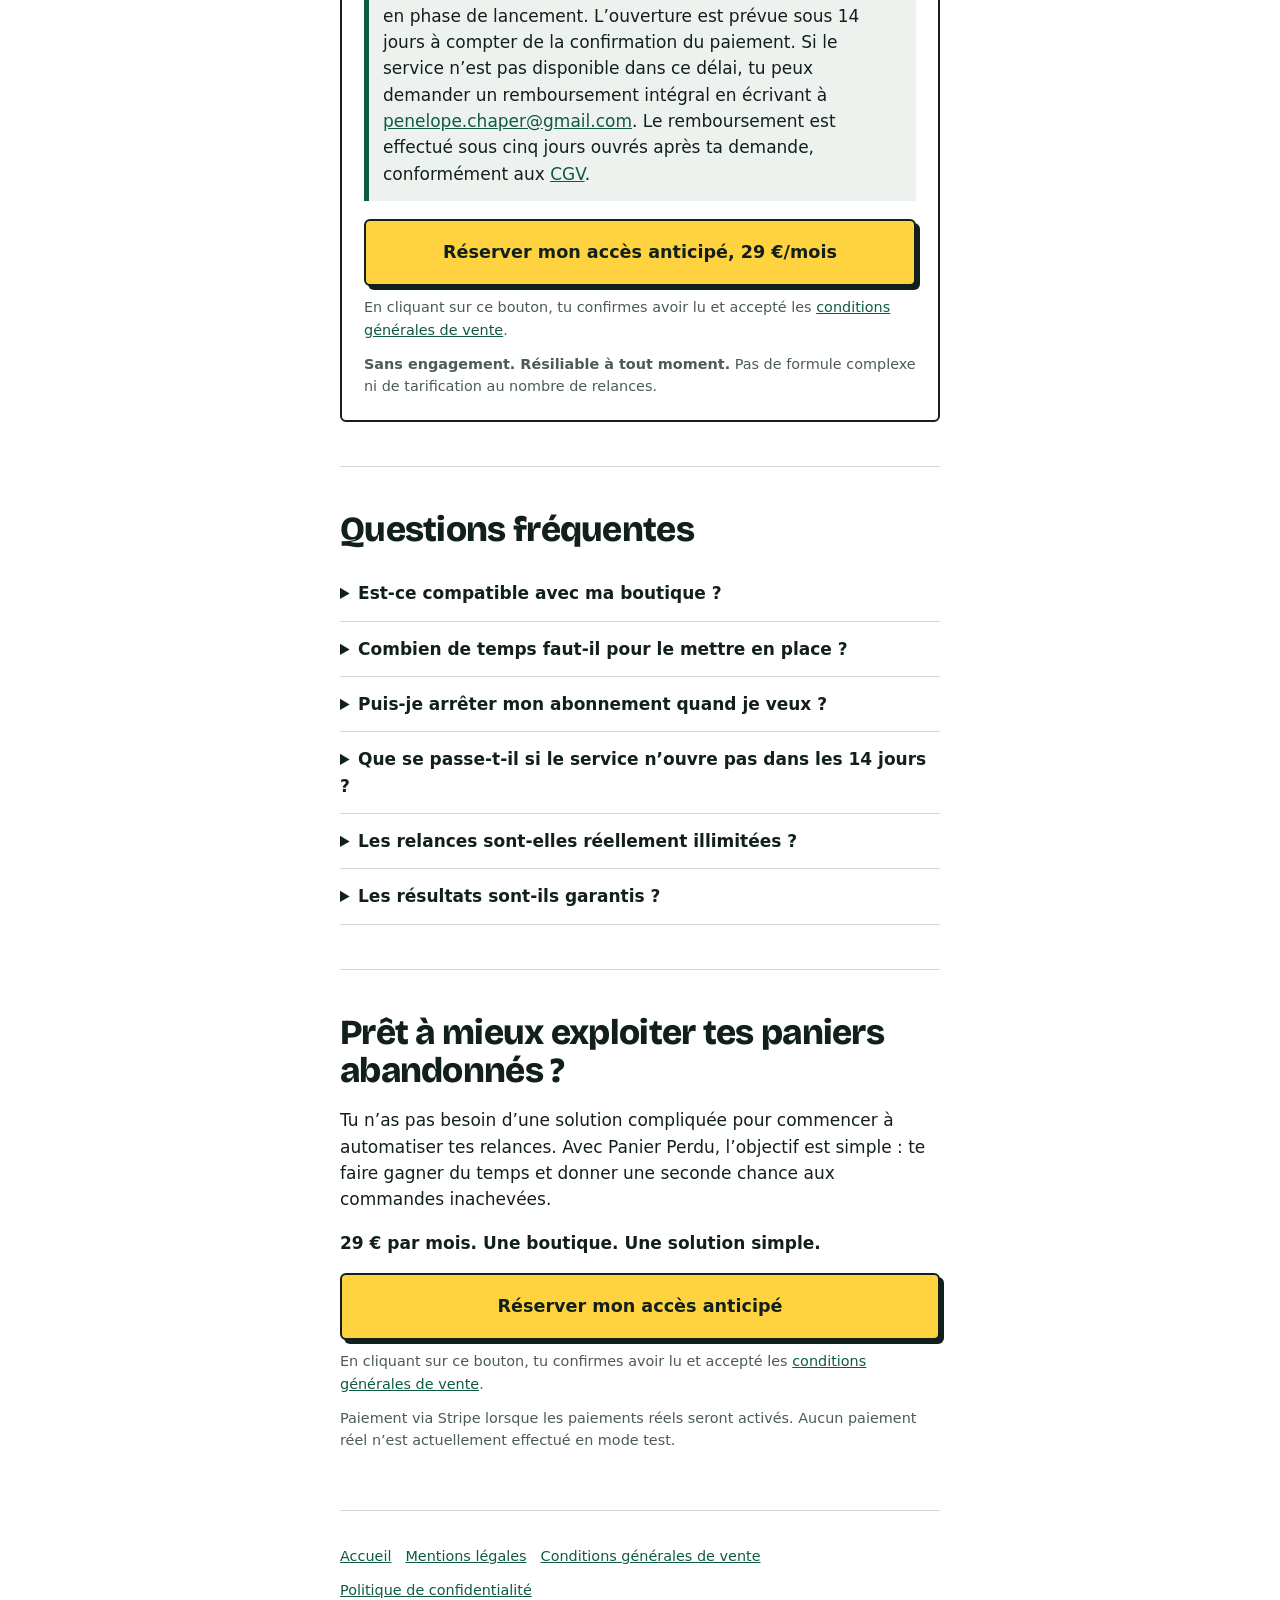
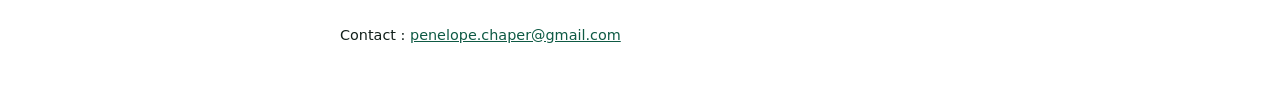
==== commit ae0b2343: "Rename index.html.html to index.html" ====
--- a/index.html
+++ b/index.html
@@ -9,7 +9,10 @@
 <meta property="og:description" content="Deux relances par email pour 29 €/mois. Accès anticipé, remboursement intégral si le service n’ouvre pas sous 14 jours.">
 <meta property="og:type" content="website">
 <meta property="og:locale" content="fr_FR">
-<meta name="twitter:card" content="summary">
+<meta property="og:image" content="https://panier-perdu-r56a.vercel.app/og.png">
+<meta property="og:url" content="https://panier-perdu-r56a.vercel.app/">
+<meta name="twitter:card" content="summary_large_image">
+<meta name="twitter:image" content="https://panier-perdu-r56a.vercel.app/og.png">
 <link rel="preconnect" href="https://fonts.googleapis.com">
 <link rel="preconnect" href="https://fonts.gstatic.com" crossorigin>
 <link href="https://fonts.googleapis.com/css2?family=Bricolage+Grotesque:wght@700;800&display=swap" rel="stylesheet">
@@ -80,6 +83,7 @@
 </ul>
 <div class="guar"><strong>Notre engagement pour l’accès anticipé.</strong> Le service est en phase de lancement. L’ouverture est prévue sous 14 jours à compter de la confirmation du paiement. Si le service n’est pas disponible dans ce délai, tu peux demander un remboursement intégral en écrivant à <a href="mailto:penelope.chaper@gmail.com">penelope.chaper@gmail.com</a>. Le remboursement est effectué sous cinq jours ouvrés après ta demande, conformément aux <a href="cgv.html">CGV</a>.</div>
 <a class="btn" href="https://buy.stripe.com/test_14AbJ3eBs86c1nW4rX9oc00">Réserver mon accès anticipé, 29 €/mois</a>
+<p class="small" style="margin:10px 0 0">En cliquant sur ce bouton, tu confirmes avoir lu et accepté les <a href="cgv.html">conditions générales de vente</a>.</p>
 <p class="small" style="margin:12px 0 0"><strong>Sans engagement. Résiliable à tout moment.</strong> Pas de formule complexe ni de tarification au nombre de relances.</p>
 </div>
 </section>
@@ -99,6 +103,7 @@
 <p>Tu n’as pas besoin d’une solution compliquée pour commencer à automatiser tes relances. Avec Panier Perdu, l’objectif est simple : te faire gagner du temps et donner une seconde chance aux commandes inachevées.</p>
 <p><strong>29 € par mois. Une boutique. Une solution simple.</strong></p>
 <a class="btn" href="https://buy.stripe.com/test_14AbJ3eBs86c1nW4rX9oc00">Réserver mon accès anticipé</a>
+<p class="small" style="margin:10px 0 0">En cliquant sur ce bouton, tu confirmes avoir lu et accepté les <a href="cgv.html">conditions générales de vente</a>.</p>
 <p class="small" style="margin-top:12px">Paiement via Stripe lorsque les paiements réels seront activés. Aucun paiement réel n’est actuellement effectué en mode test.</p>
 </section>
 
